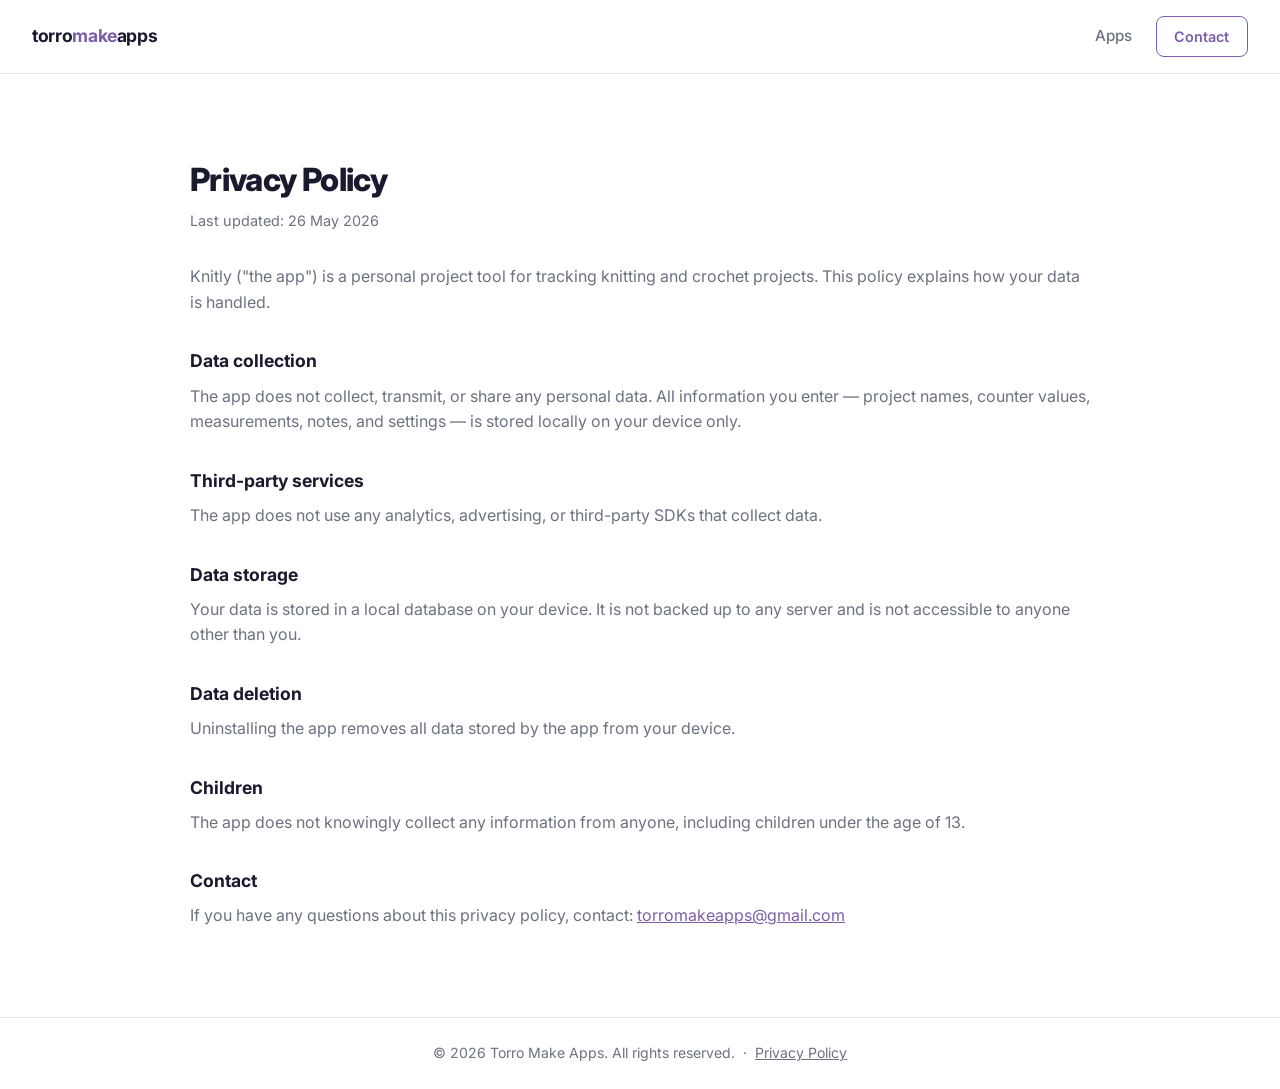
==== privacy.html @ 4add75b0 "feat: add Knitly privacy policy page and footer link Migrate privacy policy from standalone repo to " ====
<!DOCTYPE html>
<html lang="en">
<head>
  <meta charset="UTF-8" />
  <meta name="viewport" content="width=device-width, initial-scale=1.0" />
  <title>Privacy Policy – Knitly | Torro Make Apps</title>
  <meta name="description" content="Privacy policy for the Knitly app." />
  <link rel="preconnect" href="https://fonts.googleapis.com" />
  <link rel="preconnect" href="https://fonts.gstatic.com" crossorigin />
  <link href="https://fonts.googleapis.com/css2?family=Inter:wght@400;500;600;700;800&display=swap" rel="stylesheet" />
  <link rel="stylesheet" href="style.css" />
</head>
<body>

  <!-- Nav -->
  <header class="nav">
    <a href="index.html" class="nav-logo">torro<span>make</span>apps</a>
    <nav>
      <a href="index.html#apps">Apps</a>
      <a href="index.html#contact" class="btn-outline">Contact</a>
    </nav>
  </header>

  <!-- Content -->
  <section class="policy">
    <div class="container">
      <h1>Privacy Policy</h1>
      <p class="updated">Last updated: 26 May 2026</p>

      <p>Knitly ("the app") is a personal project tool for tracking knitting and crochet projects. This policy explains how your data is handled.</p>

      <h2>Data collection</h2>
      <p>The app does not collect, transmit, or share any personal data. All information you enter — project names, counter values, measurements, notes, and settings — is stored locally on your device only.</p>

      <h2>Third-party services</h2>
      <p>The app does not use any analytics, advertising, or third-party SDKs that collect data.</p>

      <h2>Data storage</h2>
      <p>Your data is stored in a local database on your device. It is not backed up to any server and is not accessible to anyone other than you.</p>

      <h2>Data deletion</h2>
      <p>Uninstalling the app removes all data stored by the app from your device.</p>

      <h2>Children</h2>
      <p>The app does not knowingly collect any information from anyone, including children under the age of 13.</p>

      <h2>Contact</h2>
      <p>If you have any questions about this privacy policy, contact: <a href="mailto:torromakeapps@gmail.com">torromakeapps@gmail.com</a></p>
    </div>
  </section>

  <!-- Footer -->
  <footer class="footer">
    <p>&copy; <span id="year"></span> Torro Make Apps. All rights reserved. &nbsp;·&nbsp; <a href="privacy.html">Privacy Policy</a></p>
  </footer>

  <script>document.getElementById('year').textContent = new Date().getFullYear();</script>
</body>
</html>
---- style.css ----
*, *::before, *::after { box-sizing: border-box; margin: 0; padding: 0; }

:root {
  --purple: #7B5EA7;
  --purple-dark: #5f4780;
  --purple-light: #f0ebf8;
  --text: #1a1a2e;
  --muted: #6b7280;
  --border: #e5e7eb;
  --bg: #ffffff;
  --bg-alt: #f9fafb;
}

html { scroll-behavior: smooth; }

body {
  font-family: 'Inter', system-ui, sans-serif;
  color: var(--text);
  background: var(--bg);
  line-height: 1.6;
}

/* ── Nav ── */
.nav {
  position: sticky;
  top: 0;
  z-index: 100;
  display: flex;
  align-items: center;
  justify-content: space-between;
  padding: 1rem 2rem;
  background: rgba(255,255,255,0.9);
  backdrop-filter: blur(8px);
  border-bottom: 1px solid var(--border);
}

.nav-logo {
  font-size: 1.1rem;
  font-weight: 700;
  color: var(--text);
  text-decoration: none;
  letter-spacing: -0.02em;
}
.nav-logo span { color: var(--purple); }

nav { display: flex; align-items: center; gap: 1.5rem; }

nav a {
  color: var(--muted);
  text-decoration: none;
  font-size: 0.95rem;
  font-weight: 500;
  transition: color 0.2s;
}
nav a:hover { color: var(--text); }

/* ── Buttons ── */
.btn-primary {
  display: inline-block;
  background: var(--purple);
  color: #fff;
  text-decoration: none;
  padding: 0.75rem 1.5rem;
  border-radius: 8px;
  font-weight: 600;
  font-size: 0.95rem;
  transition: background 0.2s, transform 0.1s;
}
.btn-primary:hover { background: var(--purple-dark); transform: translateY(-1px); }

.btn-outline {
  display: inline-block;
  border: 1.5px solid var(--purple);
  color: var(--purple);
  text-decoration: none;
  padding: 0.5rem 1.1rem;
  border-radius: 8px;
  font-weight: 600;
  font-size: 0.9rem;
  transition: background 0.2s, color 0.2s;
}
.btn-outline:hover { background: var(--purple); color: #fff; }

/* ── Hero ── */
.hero {
  min-height: 80vh;
  display: flex;
  align-items: center;
  padding: 6rem 2rem;
  background: linear-gradient(135deg, var(--purple-light) 0%, #fff 60%);
}

.hero-inner { max-width: 680px; margin: 0 auto; text-align: center; }

.hero-label {
  display: inline-block;
  background: var(--purple-light);
  color: var(--purple);
  font-size: 0.85rem;
  font-weight: 600;
  letter-spacing: 0.06em;
  text-transform: uppercase;
  padding: 0.35rem 0.9rem;
  border-radius: 99px;
  margin-bottom: 1.5rem;
}

.hero h1 {
  font-size: clamp(2.2rem, 5vw, 3.5rem);
  font-weight: 800;
  line-height: 1.15;
  letter-spacing: -0.03em;
  margin-bottom: 1.25rem;
}

.hero-sub {
  font-size: 1.15rem;
  color: var(--muted);
  max-width: 480px;
  margin: 0 auto 2rem;
}

/* ── Apps ── */
.apps {
  padding: 5rem 2rem;
  background: var(--bg-alt);
}

.container { max-width: 900px; margin: 0 auto; }

.apps h2, .contact h2 {
  font-size: 2rem;
  font-weight: 800;
  letter-spacing: -0.02em;
  margin-bottom: 0.5rem;
}

.section-sub {
  color: var(--muted);
  margin-bottom: 3rem;
  font-size: 1.05rem;
}

.app-grid { display: grid; gap: 1.5rem; }

.app-card {
  background: var(--bg);
  border: 1px solid var(--border);
  border-radius: 16px;
  padding: 2rem;
  display: flex;
  gap: 1.75rem;
  align-items: flex-start;
  box-shadow: 0 1px 4px rgba(0,0,0,0.04);
  transition: box-shadow 0.2s, transform 0.2s;
}
.app-card:hover { box-shadow: 0 8px 24px rgba(0,0,0,0.08); transform: translateY(-2px); }

.app-icon {
  width: 72px;
  height: 72px;
  border-radius: 16px;
  display: flex;
  align-items: center;
  justify-content: center;
  flex-shrink: 0;
}

.app-info { flex: 1; }

.app-header {
  display: flex;
  align-items: center;
  gap: 0.75rem;
  margin-bottom: 0.5rem;
  flex-wrap: wrap;
}

.app-header h3 {
  font-size: 1.35rem;
  font-weight: 700;
  letter-spacing: -0.01em;
}

.badge {
  background: var(--purple-light);
  color: var(--purple);
  font-size: 0.75rem;
  font-weight: 600;
  padding: 0.2rem 0.6rem;
  border-radius: 99px;
}

.app-info p {
  color: var(--muted);
  margin-bottom: 1rem;
  font-size: 0.97rem;
}

.feature-list {
  list-style: none;
  display: grid;
  grid-template-columns: repeat(auto-fill, minmax(200px, 1fr));
  gap: 0.4rem 1rem;
  margin-bottom: 1.5rem;
}

.feature-list li {
  font-size: 0.9rem;
  color: var(--text);
  padding-left: 1.1rem;
  position: relative;
}
.feature-list li::before {
  content: '✓';
  position: absolute;
  left: 0;
  color: var(--purple);
  font-weight: 700;
}

.app-links { display: flex; gap: 0.75rem; flex-wrap: wrap; }

.store-btn {
  display: inline-flex;
  align-items: center;
  gap: 0.5rem;
  background: var(--text);
  color: #fff;
  text-decoration: none;
  padding: 0.55rem 1.1rem;
  border-radius: 8px;
  font-size: 0.88rem;
  font-weight: 600;
  transition: background 0.2s;
}
.store-btn:hover { background: #2d2d2d; }

/* ── Contact ── */
.contact {
  padding: 5rem 2rem;
  background: var(--bg);
}

.contact-inner {
  text-align: center;
  max-width: 560px;
}

.contact p {
  color: var(--muted);
  margin: 1rem 0 2rem;
  font-size: 1.05rem;
}

/* ── Policy page ── */
.policy {
  padding: 5rem 2rem;
  background: var(--bg);
}

.policy h1 {
  font-size: 2rem;
  font-weight: 800;
  letter-spacing: -0.02em;
  margin-bottom: 0.25rem;
}

.policy .updated {
  color: var(--muted);
  font-size: 0.9rem;
  margin-bottom: 2rem;
}

.policy h2 {
  font-size: 1.1rem;
  font-weight: 700;
  margin-top: 2rem;
  margin-bottom: 0.5rem;
}

.policy p {
  color: var(--muted);
  margin-bottom: 0.5rem;
}

.policy a { color: var(--purple); }

/* ── Footer ── */
.footer {
  padding: 1.5rem 2rem;
  text-align: center;
  color: var(--muted);
  font-size: 0.88rem;
  border-top: 1px solid var(--border);
}

.footer a { color: var(--muted); text-decoration: underline; }
.footer a:hover { color: var(--text); }

/* ── Responsive ── */
@media (max-width: 600px) {
  .nav { padding: 1rem; }
  .app-card { flex-direction: column; }
  .app-icon { width: 56px; height: 56px; }
  .feature-list { grid-template-columns: 1fr; }
}
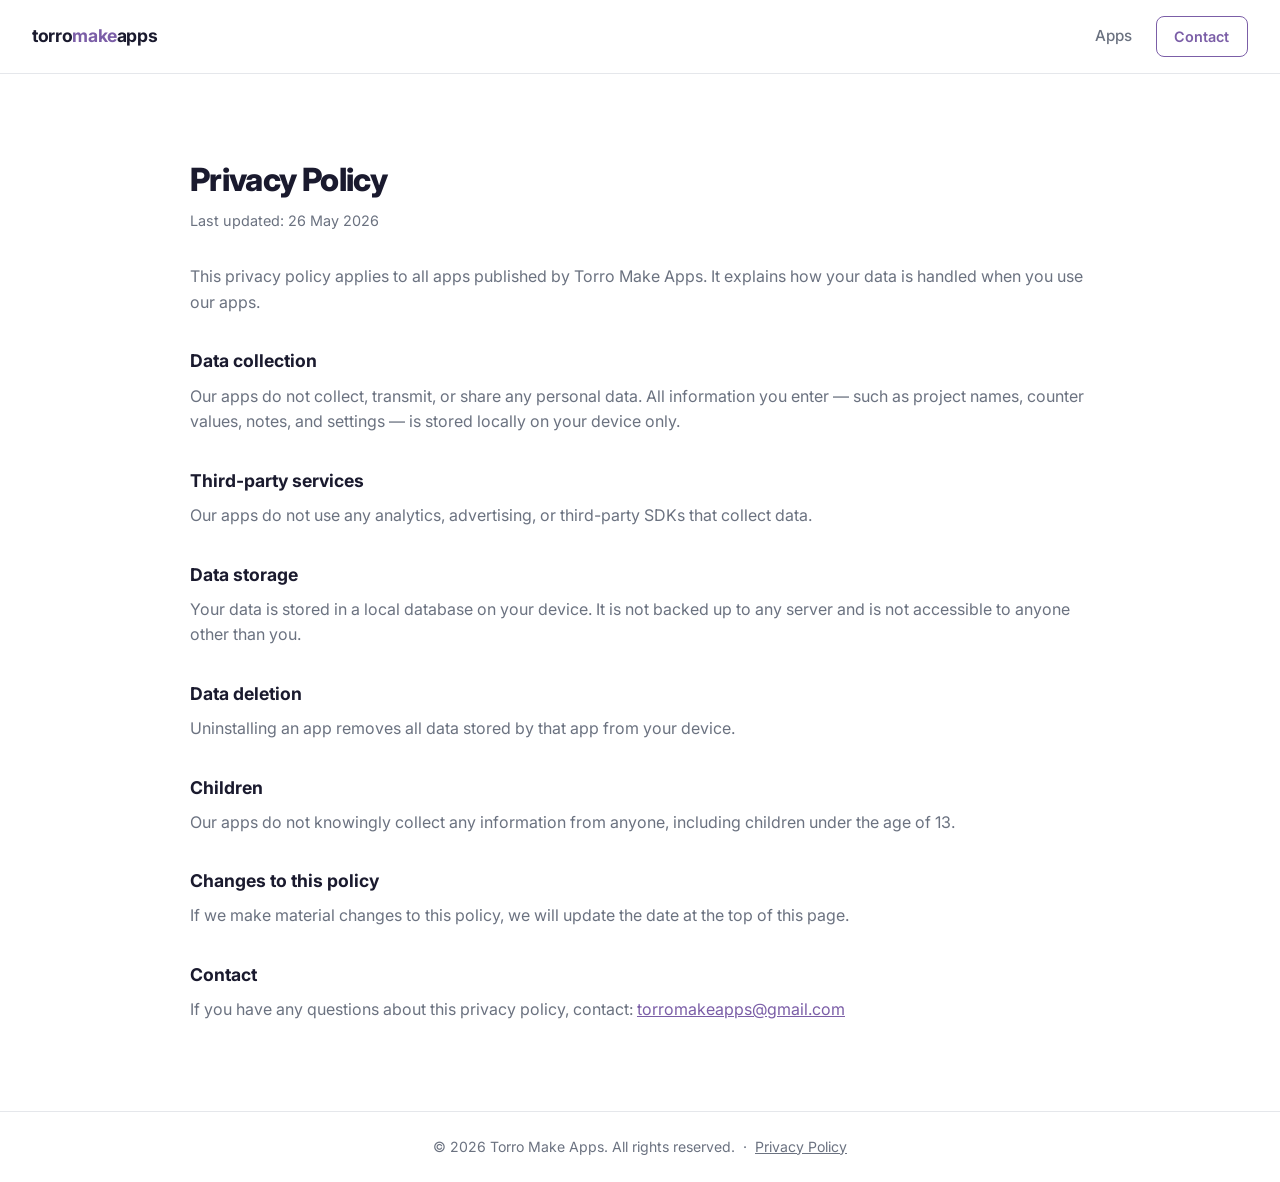
==== commit 656af4a7: "chore: use real Knitly icon and update privacy policy to general company policy - Replace placeholde" ====
--- a/privacy.html
+++ b/privacy.html
@@ -3,8 +3,8 @@
 <head>
   <meta charset="UTF-8" />
   <meta name="viewport" content="width=device-width, initial-scale=1.0" />
-  <title>Privacy Policy – Knitly | Torro Make Apps</title>
-  <meta name="description" content="Privacy policy for the Knitly app." />
+  <title>Privacy Policy | Torro Make Apps</title>
+  <meta name="description" content="Privacy policy for all apps published by Torro Make Apps." />
   <link rel="preconnect" href="https://fonts.googleapis.com" />
   <link rel="preconnect" href="https://fonts.gstatic.com" crossorigin />
   <link href="https://fonts.googleapis.com/css2?family=Inter:wght@400;500;600;700;800&display=swap" rel="stylesheet" />
@@ -27,22 +27,25 @@
       <h1>Privacy Policy</h1>
       <p class="updated">Last updated: 26 May 2026</p>
 
-      <p>Knitly ("the app") is a personal project tool for tracking knitting and crochet projects. This policy explains how your data is handled.</p>
+      <p>This privacy policy applies to all apps published by Torro Make Apps. It explains how your data is handled when you use our apps.</p>
 
       <h2>Data collection</h2>
-      <p>The app does not collect, transmit, or share any personal data. All information you enter — project names, counter values, measurements, notes, and settings — is stored locally on your device only.</p>
+      <p>Our apps do not collect, transmit, or share any personal data. All information you enter — such as project names, counter values, notes, and settings — is stored locally on your device only.</p>
 
       <h2>Third-party services</h2>
-      <p>The app does not use any analytics, advertising, or third-party SDKs that collect data.</p>
+      <p>Our apps do not use any analytics, advertising, or third-party SDKs that collect data.</p>
 
       <h2>Data storage</h2>
       <p>Your data is stored in a local database on your device. It is not backed up to any server and is not accessible to anyone other than you.</p>
 
       <h2>Data deletion</h2>
-      <p>Uninstalling the app removes all data stored by the app from your device.</p>
+      <p>Uninstalling an app removes all data stored by that app from your device.</p>
 
       <h2>Children</h2>
-      <p>The app does not knowingly collect any information from anyone, including children under the age of 13.</p>
+      <p>Our apps do not knowingly collect any information from anyone, including children under the age of 13.</p>
+
+      <h2>Changes to this policy</h2>
+      <p>If we make material changes to this policy, we will update the date at the top of this page.</p>
 
       <h2>Contact</h2>
       <p>If you have any questions about this privacy policy, contact: <a href="mailto:torromakeapps@gmail.com">torromakeapps@gmail.com</a></p>
--- a/style.css
+++ b/style.css
@@ -160,10 +160,15 @@
   width: 72px;
   height: 72px;
   border-radius: 16px;
-  display: flex;
-  align-items: center;
-  justify-content: center;
   flex-shrink: 0;
+  overflow: hidden;
+}
+
+.app-icon img {
+  width: 100%;
+  height: 100%;
+  object-fit: cover;
+  display: block;
 }
 
 .app-info { flex: 1; }
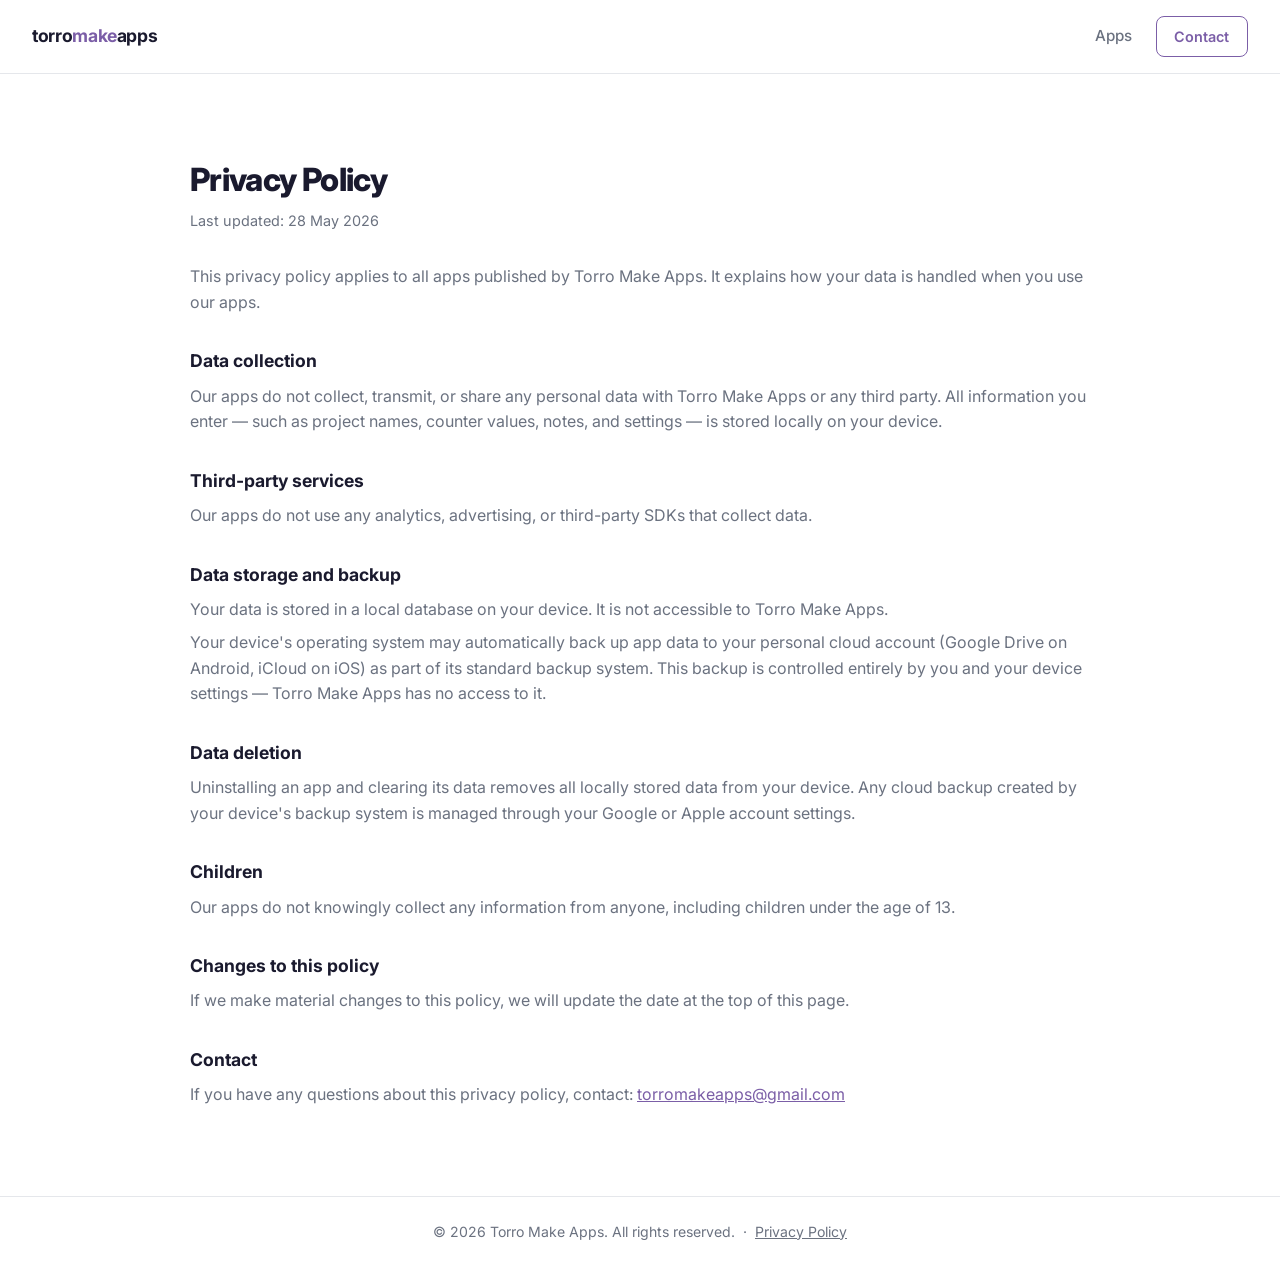
==== commit 745c9fca: "chore: update privacy policy to reflect OS-level backup behaviour" ====
--- a/privacy.html
+++ b/privacy.html
@@ -25,21 +25,22 @@
   <section class="policy">
     <div class="container">
       <h1>Privacy Policy</h1>
-      <p class="updated">Last updated: 26 May 2026</p>
+      <p class="updated">Last updated: 28 May 2026</p>
 
       <p>This privacy policy applies to all apps published by Torro Make Apps. It explains how your data is handled when you use our apps.</p>
 
       <h2>Data collection</h2>
-      <p>Our apps do not collect, transmit, or share any personal data. All information you enter — such as project names, counter values, notes, and settings — is stored locally on your device only.</p>
+      <p>Our apps do not collect, transmit, or share any personal data with Torro Make Apps or any third party. All information you enter — such as project names, counter values, notes, and settings — is stored locally on your device.</p>
 
       <h2>Third-party services</h2>
       <p>Our apps do not use any analytics, advertising, or third-party SDKs that collect data.</p>
 
-      <h2>Data storage</h2>
-      <p>Your data is stored in a local database on your device. It is not backed up to any server and is not accessible to anyone other than you.</p>
+      <h2>Data storage and backup</h2>
+      <p>Your data is stored in a local database on your device. It is not accessible to Torro Make Apps.</p>
+      <p>Your device's operating system may automatically back up app data to your personal cloud account (Google Drive on Android, iCloud on iOS) as part of its standard backup system. This backup is controlled entirely by you and your device settings — Torro Make Apps has no access to it.</p>
 
       <h2>Data deletion</h2>
-      <p>Uninstalling an app removes all data stored by that app from your device.</p>
+      <p>Uninstalling an app and clearing its data removes all locally stored data from your device. Any cloud backup created by your device's backup system is managed through your Google or Apple account settings.</p>
 
       <h2>Children</h2>
       <p>Our apps do not knowingly collect any information from anyone, including children under the age of 13.</p>
